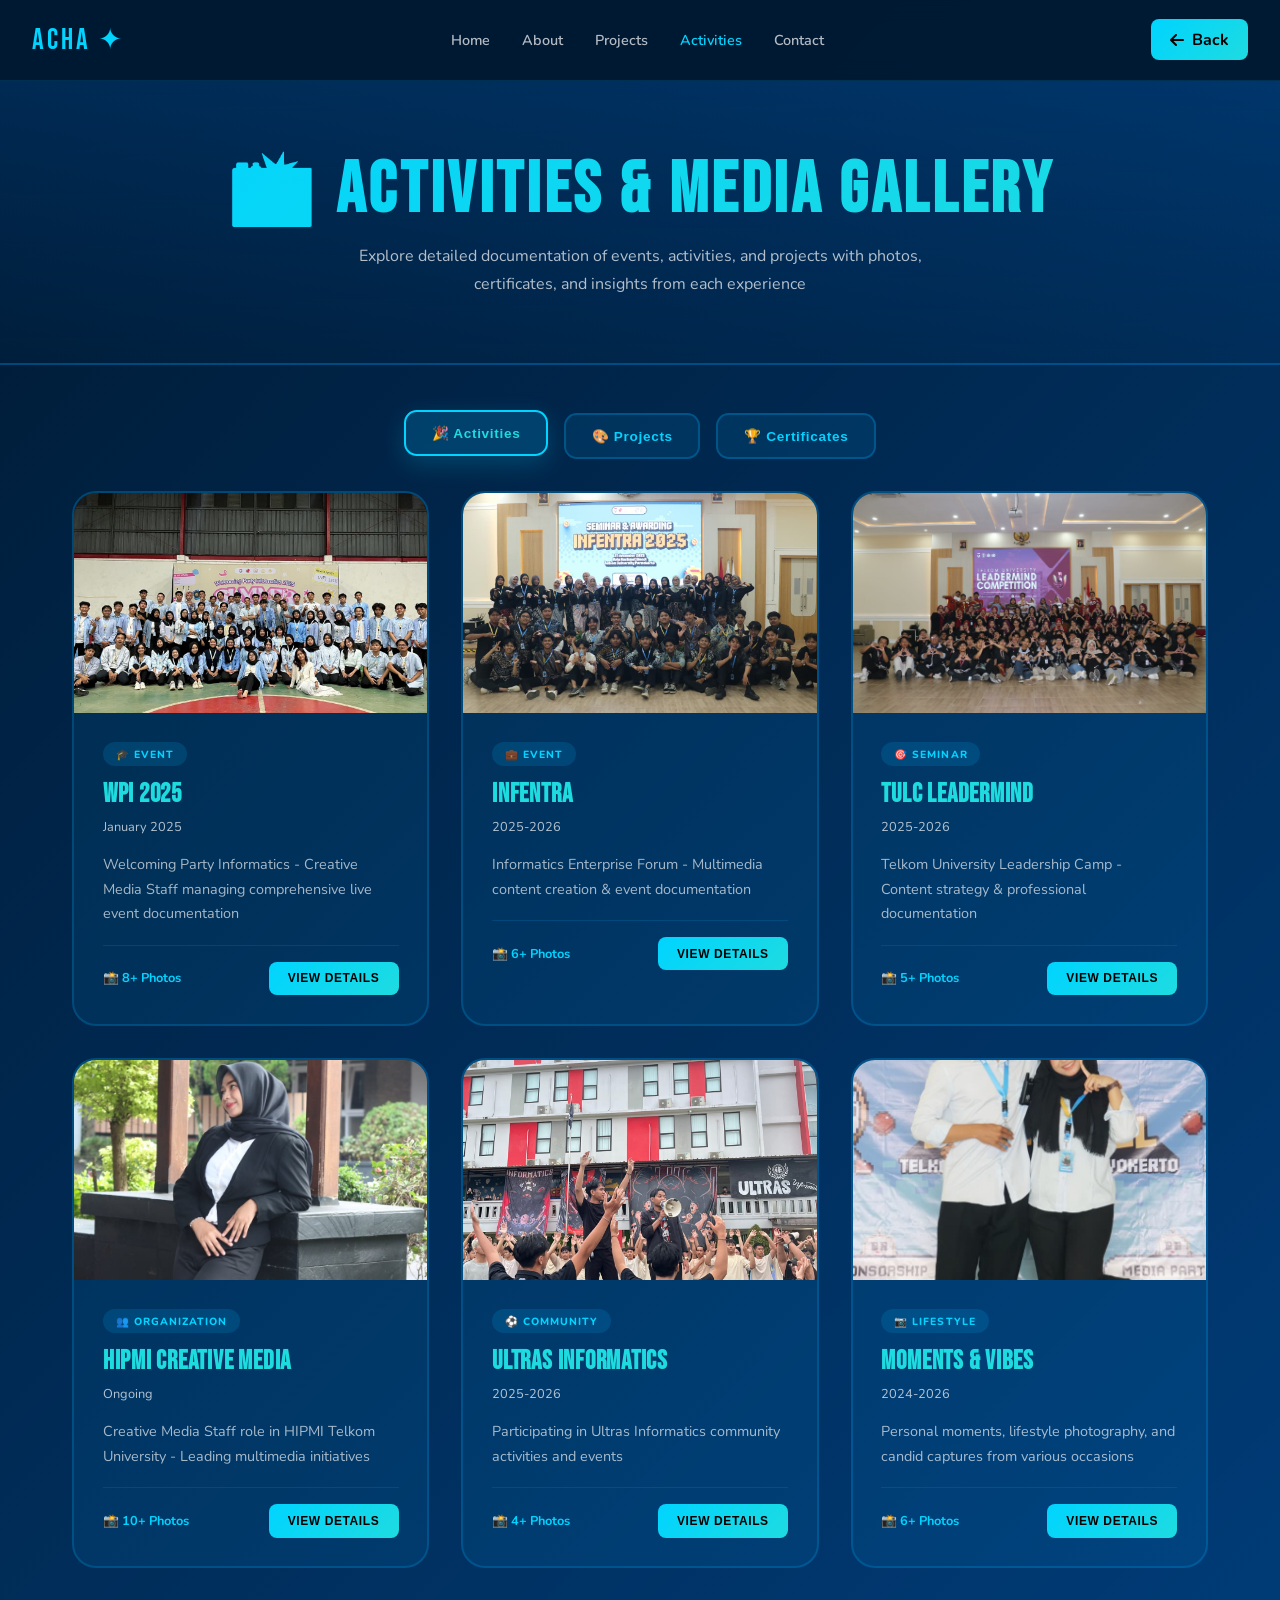
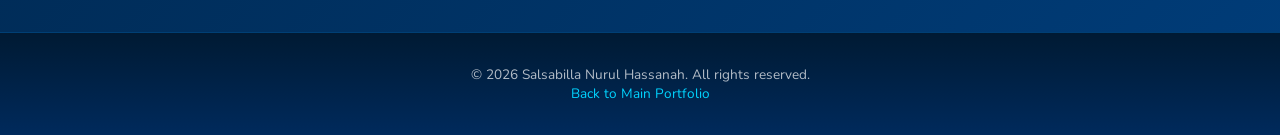
==== activities-detail.html @ 237db62b "push" ====
<!DOCTYPE html>
<html lang="en">
<head>
  <meta charset="UTF-8">
  <meta name="viewport" content="width=device-width, initial-scale=1.0">
  <title>Activities & Media Gallery | Salsabilla</title>
  <link rel="preconnect" href="https://fonts.googleapis.com">
  <link rel="preconnect" href="https://fonts.gstatic.com" crossorigin>
  <link href="https://fonts.googleapis.com/css2?family=Bebas+Neue&family=Nunito:wght@400;600;700;800&family=Playfair+Display:wght@700&display=swap" rel="stylesheet">
  <link rel="stylesheet" href="https://cdnjs.cloudflare.com/ajax/libs/font-awesome/6.5.0/css/all.min.css">
  <style>
    * {
      margin: 0;
      padding: 0;
      box-sizing: border-box;
    }
    
    :root {
      --b1: #001a33;
      --b3: #0066CC;
      --b4: #0078D4;
      --b5: #00B4FF;
      --b6: #1EDBE0;
      --sky: #00D4FF;
      --gold: #FFD700;
      --white: #FFFFFF;
      --text-light: rgba(255, 255, 255, 0.7);
    }
    
    html { scroll-behavior: smooth; }
    body {
      font-family: 'Nunito', sans-serif;
      background: linear-gradient(135deg, var(--b1) 0%, #003d7a 100%);
      color: #fff;
      overflow-x: hidden;
      min-height: 100vh;
    }
    
    /* NAVBAR */
    nav {
      display: flex;
      justify-content: space-between;
      align-items: center;
      padding: 1.2rem 2rem;
      background: rgba(0, 26, 51, 0.95);
      border-bottom: 1px solid rgba(0, 180, 255, 0.15);
      position: sticky;
      top: 0;
      z-index: 100;
      backdrop-filter: blur(10px);
    }
    
    .nav-logo {
      font-family: 'Bebas Neue', sans-serif;
      font-size: 1.8rem;
      letter-spacing: 0.1em;
      color: var(--sky);
    }
    
    .nav-links {
      display: flex;
      gap: 2rem;
      list-style: none;
    }
    
    .nav-links a {
      color: var(--text-light);
      text-decoration: none;
      font-weight: 600;
      transition: 0.3s;
      font-size: 0.9rem;
    }
    
    .nav-links a:hover, .nav-links a.active {
      color: var(--sky);
    }
    
    .nav-back {
      padding: 0.6rem 1.2rem;
      background: linear-gradient(135deg, var(--sky), var(--b6));
      border: none;
      border-radius: 0.5rem;
      color: #000;
      font-weight: 700;
      cursor: pointer;
      transition: 0.3s;
      text-decoration: none;
      display: inline-flex;
      align-items: center;
      gap: 0.5rem;
    }
    
    .nav-back:hover {
      transform: translateY(-3px);
      box-shadow: 0 8px 24px rgba(0, 212, 255, 0.4);
    }
    
    /* HEADER */
    .page-header {
      text-align: center;
      padding: 4rem 2rem;
      background: linear-gradient(180deg, rgba(0, 102, 204, 0.2) 0%, transparent 100%);
      border-bottom: 2px solid rgba(0, 180, 255, 0.2);
    }
    
    .page-header h1 {
      font-family: 'Bebas Neue', sans-serif;
      font-size: clamp(2.5rem, 8vw, 4.5rem);
      letter-spacing: 0.05em;
      margin-bottom: 0.5rem;
      background: linear-gradient(135deg, var(--sky), var(--b6));
      -webkit-background-clip: text;
      -webkit-text-fill-color: transparent;
      background-clip: text;
    }
    
    .page-header p {
      font-size: 1rem;
      color: var(--text-light);
      max-width: 600px;
      margin: 0 auto;
      line-height: 1.8;
    }
    
    /* CONTAINER */
    .container {
      max-width: 1200px;
      margin: 0 auto;
      padding: 0 2rem;
    }
    
    /* TAB NAVIGATION */
    .tab-nav {
      display: flex;
      gap: 1rem;
      margin: 3rem 0 2rem;
      flex-wrap: wrap;
      justify-content: center;
    }
    
    .tab-btn {
      padding: 0.8rem 1.6rem;
      background: rgba(0, 180, 255, 0.1);
      border: 2px solid rgba(0, 180, 255, 0.25);
      color: var(--sky);
      border-radius: 0.8rem;
      font-weight: 700;
      cursor: pointer;
      transition: 0.3s;
      font-size: 0.85rem;
      letter-spacing: 0.05em;
    }
    
    .tab-btn:hover, .tab-btn.active {
      border-color: var(--sky);
      background: rgba(0, 180, 255, 0.2);
      color: var(--b6);
      transform: translateY(-3px);
      box-shadow: 0 8px 24px rgba(0, 212, 255, 0.2);
    }
    
    /* TAB CONTENT */
    .tab-content {
      display: none;
      animation: fadeIn 0.5s ease;
    }
    
    .tab-content.active {
      display: block;
    }
    
    @keyframes fadeIn {
      from { opacity: 0; transform: translateY(10px); }
      to { opacity: 1; transform: translateY(0); }
    }
    
    /* ACTIVITY CARDS */
    .activity-showcase {
      display: grid;
      grid-template-columns: repeat(auto-fit, minmax(340px, 1fr));
      gap: 2rem;
      margin-bottom: 3rem;
    }
    
    .activity-card {
      background: rgba(0, 180, 255, 0.08);
      border: 2px solid rgba(0, 180, 255, 0.2);
      border-radius: 1.5rem;
      overflow: hidden;
      transition: 0.4s cubic-bezier(0.4, 0, 0.2, 1);
      cursor: pointer;
      position: relative;
    }
    
    .activity-card:hover {
      border-color: var(--sky);
      transform: translateY(-12px);
      box-shadow: 0 24px 64px rgba(0, 180, 255, 0.25);
    }
    
    .activity-img {
      width: 100%;
      height: 220px;
      background: linear-gradient(135deg, rgba(0, 102, 204, 0.3), rgba(0, 180, 255, 0.1));
      display: flex;
      align-items: center;
      justify-content: center;
      font-size: 4rem;
      position: relative;
      overflow: hidden;
    }
    
    .activity-img img {
      width: 100%;
      height: 100%;
      object-fit: cover;
      transition: 0.4s;
    }
    
    .activity-card:hover .activity-img img {
      transform: scale(1.1);
    }
    
    .activity-body {
      padding: 1.8rem;
    }
    
    .activity-tag {
      display: inline-block;
      font-size: 0.65rem;
      font-weight: 800;
      text-transform: uppercase;
      letter-spacing: 0.1em;
      background: rgba(0, 180, 255, 0.15);
      color: var(--sky);
      padding: 0.3rem 0.8rem;
      border-radius: 2rem;
      margin-bottom: 0.8rem;
    }
    
    .activity-title {
      font-family: 'Bebas Neue', sans-serif;
      font-size: 1.6rem;
      letter-spacing: 0.03em;
      margin-bottom: 0.5rem;
      color: var(--b6);
    }
    
    .activity-date {
      font-size: 0.8rem;
      color: var(--text-light);
      margin-bottom: 1rem;
    }
    
    .activity-desc {
      font-size: 0.9rem;
      color: rgba(255, 255, 255, 0.65);
      line-height: 1.7;
      margin-bottom: 1.2rem;
    }
    
    .activity-footer {
      display: flex;
      justify-content: space-between;
      align-items: center;
      padding-top: 1rem;
      border-top: 1px solid rgba(0, 180, 255, 0.15);
    }
    
    .activity-count {
      font-size: 0.8rem;
      color: var(--sky);
      font-weight: 700;
    }
    
    .view-btn {
      padding: 0.6rem 1.2rem;
      background: linear-gradient(135deg, var(--sky), var(--b6));
      border: none;
      border-radius: 0.5rem;
      color: #000;
      font-weight: 700;
      font-size: 0.75rem;
      cursor: pointer;
      transition: 0.3s;
      text-transform: uppercase;
      letter-spacing: 0.05em;
    }
    
    .view-btn:hover {
      transform: translateY(-3px);
      box-shadow: 0 8px 24px rgba(0, 212, 255, 0.4);
    }
    
    /* DETAIL MODAL */
    .modal {
      display: none;
      position: fixed;
      top: 0;
      left: 0;
      right: 0;
      bottom: 0;
      background: rgba(0, 0, 0, 0.95);
      z-index: 1000;
      align-items: center;
      justify-content: center;
      padding: 2rem;
      animation: modalFade 0.3s ease;
    }
    
    .modal.active {
      display: flex;
    }
    
    @keyframes modalFade {
      from { opacity: 0; }
      to { opacity: 1; }
    }
    
    .modal-content {
      background: linear-gradient(135deg, rgba(0, 26, 51, 0.98), rgba(0, 61, 122, 0.95));
      border: 2px solid rgba(0, 180, 255, 0.3);
      border-radius: 1.5rem;
      max-width: 900px;
      width: 100%;
      max-height: 90vh;
      overflow-y: auto;
      padding: 2.5rem;
      position: relative;
    }
    
    .modal-close {
      position: absolute;
      top: 1rem;
      right: 1rem;
      width: 40px;
      height: 40px;
      background: rgba(0, 180, 255, 0.1);
      border: 2px solid rgba(0, 180, 255, 0.25);
      border-radius: 50%;
      color: var(--sky);
      font-size: 1.2rem;
      cursor: pointer;
      display: flex;
      align-items: center;
      justify-content: center;
      transition: 0.3s;
    }
    
    .modal-close:hover {
      background: rgba(0, 180, 255, 0.25);
      border-color: var(--sky);
    }
    
    .modal-gallery {
      display: grid;
      grid-template-columns: repeat(auto-fit, minmax(200px, 1fr));
      gap: 1rem;
      margin: 2rem 0;
    }
    
    .modal-photo {
      aspect-ratio: 1;
      border-radius: 1rem;
      overflow: hidden;
      border: 2px solid rgba(0, 180, 255, 0.2);
      cursor: pointer;
      transition: 0.3s;
    }
    
    .modal-photo img {
      width: 100%;
      height: 100%;
      object-fit: cover;
      transition: 0.3s;
    }
    
    .modal-photo:hover img {
      transform: scale(1.1);
    }
    
    /* PROJECT SHOWCASE */
    .project-section {
      margin: 3rem 0;
    }
    
    .project-showcase {
      display: grid;
      grid-template-columns: repeat(auto-fit, minmax(300px, 1fr));
      gap: 2rem;
    }
    
    .project-card {
      background: rgba(30, 219, 224, 0.08);
      border: 2px solid rgba(30, 219, 224, 0.2);
      border-radius: 1.3rem;
      overflow: hidden;
      transition: 0.4s;
      cursor: pointer;
    }
    
    .project-card:hover {
      border-color: var(--b6);
      transform: translateY(-10px);
      box-shadow: 0 20px 60px rgba(30, 219, 224, 0.2);
    }
    
    .project-img {
      width: 100%;
      height: 200px;
      background: linear-gradient(135deg, rgba(30, 219, 224, 0.2), rgba(0, 180, 255, 0.1));
      display: flex;
      align-items: center;
      justify-content: center;
      font-size: 3rem;
    }
    
    .project-body {
      padding: 1.5rem;
    }
    
    .project-type {
      font-size: 0.7rem;
      font-weight: 800;
      text-transform: uppercase;
      letter-spacing: 0.1em;
      color: var(--b6);
      margin-bottom: 0.5rem;
    }
    
    .project-title {
      font-family: 'Bebas Neue', sans-serif;
      font-size: 1.4rem;
      margin-bottom: 0.5rem;
      letter-spacing: 0.03em;
    }
    
    .project-desc {
      font-size: 0.85rem;
      color: var(--text-light);
      line-height: 1.6;
      margin-bottom: 1rem;
    }
    
    .project-tech {
      display: flex;
      flex-wrap: wrap;
      gap: 0.5rem;
    }
    
    .tech-tag {
      font-size: 0.7rem;
      padding: 0.3rem 0.7rem;
      background: rgba(0, 180, 255, 0.12);
      border: 1px solid rgba(0, 180, 255, 0.2);
      border-radius: 1rem;
      color: var(--sky);
      font-weight: 700;
    }
    
    /* FOOTER */
    footer {
      background: linear-gradient(180deg, var(--b1) 0%, #002a5c 100%);
      border-top: 1px solid rgba(0, 180, 255, 0.15);
      padding: 2rem;
      text-align: center;
      margin-top: 4rem;
    }
    
    .footer-text {
      color: var(--text-light);
      font-size: 0.85rem;
    }
    
    /* RESPONSIVE */
    @media (max-width: 768px) {
      nav { padding: 1rem; }
      .nav-links { display: none; }
      .page-header { padding: 2rem 1.5rem; }
      .modal-content { padding: 1.5rem; }
      .activity-showcase { grid-template-columns: 1fr; }
    }
  </style>
</head>
<body>
  <!-- NAVBAR -->
  <nav>
    <div class="nav-logo">ACHA ✦</div>
    <ul class="nav-links">
      <li><a href="index.html">Home</a></li>
      <li><a href="index.html#about">About</a></li>
      <li><a href="index.html#projects">Projects</a></li>
      <li><a href="#activities" class="active">Activities</a></li>
      <li><a href="index.html#contact">Contact</a></li>
    </ul>
    <a href="index.html" class="nav-back"><i class="fas fa-arrow-left"></i> Back</a>
  </nav>

  <!-- HEADER -->
  <div class="page-header">
    <h1>📸 ACTIVITIES & MEDIA GALLERY</h1>
    <p>Explore detailed documentation of events, activities, and projects with photos, certificates, and insights from each experience</p>
  </div>

  <!-- MAIN CONTENT -->
  <div class="container">
    <!-- TAB NAVIGATION -->
    <div class="tab-nav">
      <button class="tab-btn active" data-tab="activities">🎉 Activities</button>
      <button class="tab-btn" data-tab="projects">🎨 Projects</button>
      <button class="tab-btn" data-tab="certificates">🏆 Certificates</button>
    </div>

    <!-- TAB 1: ACTIVITIES -->
    <div class="tab-content active" id="activities">
      <div class="activity-showcase">
        <!-- WPI -->
        <div class="activity-card" onclick="openActivityModal('wpi')">
          <div class="activity-img">
            <img src="assets/img/Dokumentasi/Foto bersama Full Panitia WPI.jpeg" alt="WPI">
          </div>
          <div class="activity-body">
            <span class="activity-tag">🎓 Event</span>
            <h3 class="activity-title">WPI 2025</h3>
            <p class="activity-date">January 2025</p>
            <p class="activity-desc">Welcoming Party Informatics - Creative Media Staff managing comprehensive live event documentation</p>
            <div class="activity-footer">
              <span class="activity-count">📸 8+ Photos</span>
              <button class="view-btn">View Details</button>
            </div>
          </div>
        </div>

        <!-- INFENTRA -->
        <div class="activity-card" onclick="openActivityModal('infentra')">
          <div class="activity-img">
            <img src="assets/img/Dokumentasi/Foto Bersama Panitia FULL Infentra.jpeg" alt="INFENTRA">
          </div>
          <div class="activity-body">
            <span class="activity-tag">💼 Event</span>
            <h3 class="activity-title">INFENTRA</h3>
            <p class="activity-date">2025-2026</p>
            <p class="activity-desc">Informatics Enterprise Forum - Multimedia content creation & event documentation</p>
            <div class="activity-footer">
              <span class="activity-count">📸 6+ Photos</span>
              <button class="view-btn">View Details</button>
            </div>
          </div>
        </div>

        <!-- TULC -->
        <div class="activity-card" onclick="openActivityModal('tulc')">
          <div class="activity-img">
            <img src="assets/img/Dokumentasi/Foto Bersama Panitia TULC LEADERMIND.jpeg" alt="TULC">
          </div>
          <div class="activity-body">
            <span class="activity-tag">🎯 Seminar</span>
            <h3 class="activity-title">TULC Leadermind</h3>
            <p class="activity-date">2025-2026</p>
            <p class="activity-desc">Telkom University Leadership Camp - Content strategy & professional documentation</p>
            <div class="activity-footer">
              <span class="activity-count">📸  5+ Photos</span>
              <button class="view-btn">View Details</button>
            </div>
          </div>
        </div>

        <!-- HIPMI -->
        <div class="activity-card" onclick="openActivityModal('hipmi')">
          <div class="activity-img">
            <img src="assets/img/Dokumentasi/Foto Individu HIPMI.jpeg" alt="HIPMI">
          </div>
          <div class="activity-body">
            <span class="activity-tag">👥 Organization</span>
            <h3 class="activity-title">HIPMI Creative Media</h3>
            <p class="activity-date">Ongoing</p>
            <p class="activity-desc">Creative Media Staff role in HIPMI Telkom University - Leading multimedia initiatives</p>
            <div class="activity-footer">
              <span class="activity-count">📸  10+ Photos</span>
              <button class="view-btn">View Details</button>
            </div>
          </div>
        </div>

        <!-- ULTRAS -->
        <div class="activity-card" onclick="openActivityModal('ultras')">
          <div class="activity-img">
            <img src="assets/img/Dokumentasi/Mengikuti Kegiatan Ultras Informatics.jpeg" alt="Ultras">
          </div>
          <div class="activity-body">
            <span class="activity-tag">⚽ Community</span>
            <h3 class="activity-title">Ultras Informatics</h3>
            <p class="activity-date">2025-2026</p>
            <p class="activity-desc">Participating in Ultras Informatics community activities and events</p>
            <div class="activity-footer">
              <span class="activity-count">📸  4+ Photos</span>
              <button class="view-btn">View Details</button>
            </div>
          </div>
        </div>

        <!-- LIFESTYLE -->
        <div class="activity-card" onclick="openActivityModal('lifestyle')">
          <div class="activity-img">
            <img src="assets/img/Dokumentasi/Lucu Vibes.jpeg" alt="Lifestyle">
          </div>
          <div class="activity-body">
            <span class="activity-tag">📷 Lifestyle</span>
            <h3 class="activity-title">Moments & Vibes</h3>
            <p class="activity-date">2024-2026</p>
            <p class="activity-desc">Personal moments, lifestyle photography, and candid captures from various occasions</p>
            <div class="activity-footer">
              <span class="activity-count">📸  6+ Photos</span>
              <button class="view-btn">View Details</button>
            </div>
          </div>
        </div>
      </div>
    </div>

    <!-- TAB 2: PROJECTS -->
    <div class="tab-content" id="projects">
      <div class="project-section">
        <div class="project-showcase">
          <!-- Project 1: Cantene -->
          <div class="project-card" onclick="openProjectModal('cantene')">
            <div class="project-img">🍽️</div>
            <div class="project-body">
              <div class="project-type">UI/UX Design</div>
              <h3 class="project-title">Cantene Food Ordering</h3>
              <p class="project-desc">Complete food ordering platform with modern design, system documentation, use cases, and ERD</p>
              <div class="project-tech">
                <span class="tech-tag">Figma</span>
                <span class="tech-tag">UI/UX</span>
                <span class="tech-tag">Design</span>
              </div>
            </div>
          </div>

          <!-- Project 2: BNSP -->
          <div class="project-card" onclick="openProjectModal('bnsp')">
            <div class="project-img">🏆</div>
            <div class="project-body">
              <div class="project-type">Web Development</div>
              <h3 class="project-title">BNSP Certification Project</h3>
              <p class="project-desc">Community Complaint Reporting System - Achieved Competent status in Junior Programmer Certification</p>
              <div class="project-tech">
                <span class="tech-tag">Laravel</span>
                <span class="tech-tag">MySQL</span>
                <span class="tech-tag">PHP</span>
              </div>
            </div>
          </div>

          <!-- Project 3: Graphic Design -->
          <div class="project-card" onclick="openProjectModal('graphic')">
            <div class="project-img">🎨</div>
            <div class="project-body">
              <div class="project-type">Graphic Design</div>
              <h3 class="project-title">Social Media & Branding</h3>
              <p class="project-desc">Visual assets and social media content creation for university organizations with brand consistency</p>
              <div class="project-tech">
                <span class="tech-tag">Canva</span>
                <span class="tech-tag">Adobe</span>
                <span class="tech-tag">Design</span>
              </div>
            </div>
          </div>

          <!-- Project 4: Portfolio -->
          <div class="project-card" onclick="openProjectModal('portfolio')">
            <div class="project-img">🌐</div>
            <div class="project-body">
              <div class="project-type">Web Development</div>
              <h3 class="project-title">Portfolio Website</h3>
              <p class="project-desc">Modern interactive portfolio with custom animations, bright beach blue theme, and fully responsive design</p>
              <div class="project-tech">
                <span class="tech-tag">HTML</span>
                <span class="tech-tag">CSS</span>
                <span class="tech-tag">JavaScript</span>
              </div>
            </div>
          </div>

          <!-- Project 5: Event Media -->
          <div class="project-card" onclick="openProjectModal('eventmedia')">
            <div class="project-img">📹</div>
            <div class="project-body">
              <div class="project-type">Media Production</div>
              <h3 class="project-title">Event Media Management</h3>
              <p class="project-desc">Professional documentation for WPI, TULC, INFENTRA & Market Day with photography, videography & editing</p>
              <div class="project-tech">
                <span class="tech-tag">Photography</span>
                <span class="tech-tag">Video</span>
                <span class="tech-tag">Editing</span>
              </div>
            </div>
          </div>

          <!-- Project 6: Coming Soon -->
          <div class="project-card">
            <div class="project-img">🚀</div>
            <div class="project-body">
              <div class="project-type">In Development</div>
              <h3 class="project-title">More Projects Coming</h3>
              <p class="project-desc">Currently working on exciting new projects combining web development, design, and creative media</p>
              <div class="project-tech">
                <span class="tech-tag">2026</span>
                <span class="tech-tag">Innovation</span>
              </div>
            </div>
          </div>
        </div>
      </div>
    </div>

    <!-- TAB 3: CERTIFICATES -->
    <div class="tab-content" id="certificates">
      <p style="text-align: center; color: var(--text-light); margin: 3rem 0; font-size: 1rem; line-height: 1.8;">
        I have earned <strong style="color: var(--sky);">17 Professional Certificates</strong> across various domains including:
      </p>
      <div class="activity-showcase">
        <!-- Certificate cards can be added here -->
        <div class="activity-card">
          <div class="activity-img" style="background: linear-gradient(135deg, rgba(0, 180, 255, 0.3), rgba(30, 219, 224, 0.2));">
            🏅
          </div>
          <div class="activity-body">
            <span class="activity-tag">CERTIFICATION</span>
            <h3 class="activity-title">BNSP Junior Programmer</h3>
            <p class="activity-desc">Official certification achieving "Competent" status in Junior Programmer competency assessment</p>
            <div class="activity-footer">
              <span class="activity-count">Status: Competent ✓</span>
            </div>
          </div>
        </div>
        
        <p style="grid-column: 1 / -1; text-align: center; color: var(--text-light); margin: 2rem 0;">
          View all 17 certificates in the main portfolio certificates section 👉 <a href="index.html#certificates" style="color: var(--sky); text-decoration: underline;">Go to Certificates</a>
        </p>
      </div>
    </div>
  </div>

  <!-- ACTIVITY MODALS -->
  <div class="modal" id="wpiModal">
    <div class="modal-content">
      <span class="modal-close" onclick="closeModal('wpi')">×</span>
      <h2 style="color: var(--sky); margin-bottom: 1rem; font-family: 'Bebas Neue';">🎓 WPI 2025 - Welcoming Party Informatics</h2>
      <p style="color: var(--text-light); line-height: 1.8; margin-bottom: 1.5rem;">
        <strong>Welcoming Party Informatics (WPI)</strong> adalah acara tahunan untuk menyambut mahasiswa baru Informatics Program di Telkom University. 
        Saya berperan sebagai <strong>Creative Media Staff</strong>, bertanggung jawab atas dokumentasi visual profesional termasuk fotografi, videografi, dan live streaming.
        <br><br>
        <strong>Responsibility:</strong> Live event coverage, professional photography, videography, content creation for social media, dan live streaming management.
      </p>
      <h3 style="color: var(--b6); margin: 1.5rem 0 1rem;">Photo Documentation</h3>
      <div class="modal-gallery">
        <div class="modal-photo">
          <img src="assets/img/Dokumentasi/Foto bersama Full Panitia WPI.jpeg" alt="WPI Team Photo">
        </div>
        <div class="modal-photo">
          <img src="assets/img/Dokumentasi/Foto Bersama orang penting.jpeg" alt="WPI VIP">
        </div>
        <div class="modal-photo">
          <img src="assets/img/Dokumentasi/Dokumentasi Foto Kamera.jpeg" alt="Photography">
        </div>
      </div>
      <div style="background: rgba(0, 180, 255, 0.1); border: 1px solid rgba(0, 180, 255, 0.2); border-radius: 1rem; padding: 1.5rem; margin-top: 1.5rem;">
        <h4 style="color: var(--sky); margin-bottom: 0.8rem;">📊 Event Stats:</h4>
        <ul style="color: var(--text-light); list-style: none;">
          <li>✓ 500+ attendees documented</li>
          <li>✓ 50+ high-quality photos</li>
          <li>✓ Professional video footage</li>
          <li>✓ Live streaming coordination</li>
        </ul>
      </div>
    </div>
  </div>

  <div class="modal" id="infentraModal">
    <div class="modal-content">
      <span class="modal-close" onclick="closeModal('infentra')">×</span>
      <h2 style="color: var(--b6); margin-bottom: 1rem; font-family: 'Bebas Neue';">💼 INFENTRA - Informatics Enterprise Forum</h2>
      <p style="color: var(--text-light); line-height: 1.8; margin-bottom: 1.5rem;">
        <strong>INFENTRA (Informatics Enterprise Forum)</strong> adalah forum yang menghadirkan profesional dan entrepreneur dari industri teknologi. 
        Sebagai <strong>Multimedia Content Creator</strong>, saya menangani dokumentasi event, pembuatan konten visual, dan manajemen aset digital.
        <br><br>
        <strong>Responsibility:</strong> Event documentation, social media content creation, visual asset design, dan digital archive management.
      </p>
      <h3 style="color: var(--b6); margin: 1.5rem 0 1rem;">Photo Documentation</h3>
      <div class="modal-gallery">
        <div class="modal-photo">
          <img src="assets/img/Dokumentasi/Foto Bersama Panitia FULL Infentra.jpeg" alt="INFENTRA Full Team">
        </div>
        <div class="modal-photo">
          <img src="assets/img/Dokumentasi/Foto bersama panitia Infentra.jpeg" alt="INFENTRA Team">
        </div>
      </div>
      <div style="background: rgba(30, 219, 224, 0.1); border: 1px solid rgba(30, 219, 224, 0.2); border-radius: 1rem; padding: 1.5rem; margin-top: 1.5rem;">
        <h4 style="color: var(--b6); margin-bottom: 0.8rem;">📊 Event Stats:</h4>
        <ul style="color: var(--text-light); list-style: none;">
          <li>✓ Multiple session coverage</li>
          <li>✓ 100+ photos catalogued</li>
          <li>✓ Social media content package</li>
          <li>✓ Professional editing</li>
        </ul>
      </div>
    </div>
  </div>

  <div class="modal" id="tulcModal">
    <div class="modal-content">
      <span class="modal-close" onclick="closeModal('tulc')">×</span>
      <h2 style="color: var(--b6); margin-bottom: 1rem; font-family: 'Bebas Neue';">🎯 TULC Leadermind - Leadership Development</h2>
      <p style="color: var(--text-light); line-height: 1.8; margin-bottom: 1.5rem;">
        <strong>TULC (Telkom University Leadership Camp) Leadermind</strong> adalah program pengembangan kepemimpinan untuk mahasiswa dengan fokus pada personal growth dan leadership skills. 
        Saya berkontribusi dalam dokumentasi visual dan konten creation untuk merekam pengalaman peserta.
        <br><br>
        <strong>Responsibility:</strong> Workshop documentation, participant photos, content creation, dan promotional material design.
      </p>
      <h3 style="color: var(--b6); margin: 1.5rem 0 1rem;">Photo Documentation</h3>
      <div class="modal-gallery">
        <div class="modal-photo">
          <img src="assets/img/Dokumentasi/Foto Bersama Panitia TULC LEADERMIND.jpeg" alt="TULC Team">
        </div>
      </div>
      <div style="background: rgba(0, 180, 255, 0.1); border: 1px solid rgba(0, 180, 255, 0.2); border-radius: 1rem; padding: 1.5rem; margin-top: 1.5rem;">
        <h4 style="color: var(--sky); margin-bottom: 0.8rem;">📊 Event Stats:</h4>
        <ul style="color: var(--text-light); list-style: none;">
          <li>✓ 3-day program documentation</li>
          <li>✓ 150+ participants</li>
          <li>✓ Workshop & activity photos</li>
          <li>✓ Participant testimonials captured</li>
        </ul>
      </div>
    </div>
  </div>

  <div class="modal" id="hipmiModal">
    <div class="modal-content">
      <span class="modal-close" onclick="closeModal('hipmi')">×</span>
      <h2 style="color: var(--b6); margin-bottom: 1rem; font-family: 'Bebas Neue';">👥 HIPMI Creative Media Staff</h2>
      <p style="color: var(--text-light); line-height: 1.8; margin-bottom: 1.5rem;">
        <strong>HIPMI (Himpunan Mahasiswa Program Informatika)</strong> adalah organisasi mahasiswa Program Informatika. Sebagai anggota <strong>Creative Media Staff</strong>, 
        saya memimpin inisiatif multimedia termasuk content strategy, production, dan digital asset management untuk semua kegiatan organisasi.
        <br><br>
        <strong>Responsibility:</strong> Content strategy leadership, multimedia production, social media management, event documentation, dan team coordination.
      </p>
      <h3 style="color: var(--b6); margin: 1.5rem 0 1rem;">Photo Documentation</h3>
      <div class="modal-gallery">
        <div class="modal-photo">
          <img src="assets/img/Dokumentasi/Foto Individu HIPMI.jpeg" alt="HIPMI Individual">
        </div>
        <div class="modal-photo">
          <img src="assets/img/Dokumentasi/Foto Wanita Karir.jpeg" alt="Career Event">
        </div>
      </div>
      <div style="background: rgba(30, 219, 224, 0.1); border: 1px solid rgba(30, 219, 224, 0.2); border-radius: 1rem; padding: 1.5rem; margin-top: 1.5rem;">
        <h4 style="color: var(--b6); margin-bottom: 0.8rem;">📊 Ongoing Responsibilities:</h4>
        <ul style="color: var(--text-light); list-style: none;">
          <li>✓ Monthly event documentation</li>
          <li>✓ Social media content creation</li>
          <li>✓ Digital archive management</li>
          <li>✓ Team mentorship & leadership</li>
        </ul>
      </div>
    </div>
  </div>

  <div class="modal" id="ultrasModal">
    <div class="modal-content">
      <span class="modal-close" onclick="closeModal('ultras')">×</span>
      <h2 style="color: var(--sky); margin-bottom: 1rem; font-family: 'Bebas Neue';">⚽ Ultras Informatics Community</h2>
      <p style="color: var(--text-light); line-height: 1.8; margin-bottom: 1.5rem;">
        <strong>Ultras Informatics</strong> adalah komunitas suporter yang dinamis dalam Program Informatika, fokus pada event olahraga, gathering, dan community building. 
        Partisipasi saya dalam komunitas ini mencerminkan engagement dalam university life dan team spirit.
        <br><br>
        <strong>Involvement:</strong> Event attendance, community activities, sports events support, dan networking.
      </p>
      <h3 style="color: var(--b6); margin: 1.5rem 0 1rem;">Photo Documentation</h3>
      <div class="modal-gallery">
        <div class="modal-photo">
          <img src="assets/img/Dokumentasi/Mengikuti Kegiatan Ultras Informatics.jpeg" alt="Ultras Activity">
        </div>
      </div>
      <div style="background: rgba(0, 180, 255, 0.1); border: 1px solid rgba(0, 180, 255, 0.2); border-radius: 1rem; padding: 1.5rem; margin-top: 1.5rem;">
        <h4 style="color: var(--sky); margin-bottom: 0.8rem;">📊 Community Engagement:</h4>
        <ul style="color: var(--text-light); list-style: none;">
          <li>✓ Regular event participation</li>
          <li>✓ Community activities</li>
          <li>✓ Networking with peers</li>
          <li>✓ Team spirit & collaboration</li>
        </ul>
      </div>
    </div>
  </div>

  <div class="modal" id="lifestyleModal">
    <div class="modal-content">
      <span class="modal-close" onclick="closeModal('lifestyle')">×</span>
      <h2 style="color: var(--b6); margin-bottom: 1rem; font-family: 'Bebas Neue';">📷 Moments & Lifestyle Photography</h2>
      <p style="color: var(--text-light); line-height: 1.8; margin-bottom: 1.5rem;">
        Personal moments, candid captures, dan lifestyle photography yang merekam berbagai aspek kehidupan akademis dan personal. 
        Koleksi ini menunjukkan personality, hobbies, dan memorable moments bersama teman dan keluarga.
        <br><br>
        <strong>Collection Includes:</strong> Casual hangouts, personal achievements, travel moments, fun activities, dan personal milestones.
      </p>
      <h3 style="color: var(--b6); margin: 1.5rem 0 1rem;">Photo Collection</h3>
      <div class="modal-gallery">
        <div class="modal-photo">
          <img src="assets/img/Dokumentasi/Lucu Vibes.jpeg" alt="Fun Vibes">
        </div>
        <div class="modal-photo">
          <img src="assets/img/Dokumentasi/Self Foto.jpeg" alt="Self Photo">
        </div>
      </div>
      <div style="background: rgba(30, 219, 224, 0.1); border: 1px solid rgba(30, 219, 224, 0.2); border-radius: 1rem; padding: 1.5rem; margin-top: 1.5rem;">
        <h4 style="color: var(--b6); margin-bottom: 0.8rem;">📸 Photography Style:</h4>
        <ul style="color: var(--text-light); list-style: none;">
          <li>✓ Candid & authentic moments</li>
          <li>✓ Professional quality</li>
          <li>✓ Creative framing</li>
          <li>✓ Lifestyle storytelling</li>
        </ul>
      </div>
    </div>
  </div>

  <!-- PROJECT MODALS -->
  <div class="modal" id="canteneModal">
    <div class="modal-content">
      <span class="modal-close" onclick="closeModal('cantene')">×</span>
      <h2 style="color: var(--b6); margin-bottom: 1rem; font-family: 'Bebas Neue';">🍽️ Cantene Food Ordering Platform</h2>
      <p style="color: var(--text-light); line-height: 1.8; margin-bottom: 1.5rem;">
        <strong>Project Type:</strong> UI/UX Design Project<br>
        <strong>Duration:</strong> 3 months<br>
        <strong>Overview:</strong> Complete food ordering platform designed with modern UI/UX principles. Project includes full system documentation, user journey mapping, use case diagrams, and database ERD.
      </p>
      <h3 style="color: var(--sky); margin-bottom: 1rem;">🎯 Key Deliverables:</h3>
      <ul style="color: var(--text-light); list-style: none; margin-bottom: 1.5rem;">
        <li>✓ High-fidelity UI mockups</li>
        <li>✓ Wireframes & user flows</li>
        <li>✓ System documentation</li>
        <li>✓ Use case diagrams</li>
        <li>✓ Database ERD design</li>
        <li>✓ Design system & guidelines</li>
      </ul>
      <h3 style="color: var(--sky); margin-bottom: 1rem;">🔧 Tools & Technologies:</h3>
      <div class="project-tech">
        <span class="tech-tag">Figma</span>
        <span class="tech-tag">UI/UX Design</span>
        <span class="tech-tag">Design Thinking</span>
      </div>
    </div>
  </div>

  <div class="modal" id="bnspModal">
    <div class="modal-content">
      <span class="modal-close" onclick="closeModal('bnsp')">×</span>
      <h2 style="color: var(--sky); margin-bottom: 1rem; font-family: 'Bebas Neue';">🏆 BNSP Certification Project</h2>
      <p style="color: var(--text-light); line-height: 1.8; margin-bottom: 1.5rem;">
        <strong>Project Type:</strong> Web Development (Full Stack)<br>
        <strong>Certification:</strong> BNSP Junior Programmer - <span style="color: var(--sky); font-weight: 700;">COMPETENT ✓</span><br>
        <strong>Overview:</strong> Community Complaint Reporting System built as part of BNSP Junior Programmer Certification assessment. Successfully achieved "Competent" status demonstrating strong programming fundamentals.
      </p>
      <h3 style="color: var(--sky); margin-bottom: 1rem;">🎯 Project Features:</h3>
      <ul style="color: var(--text-light); list-style: none; margin-bottom: 1.5rem;">
        <li>✓ User authentication & authorization</li>
        <li>✓ Complaint submission system</li>
        <li>✓ Admin dashboard</li>
        <li>✓ Real-time notifications</li>
        <li>✓ Database management</li>
        <li>✓ Responsive design</li>
      </ul>
      <h3 style="color: var(--sky); margin-bottom: 1rem;">🔧 Technologies Used:</h3>
      <div class="project-tech">
        <span class="tech-tag">Laravel</span>
        <span class="tech-tag">PHP</span>
        <span class="tech-tag">MySQL</span>
        <span class="tech-tag">HTML/CSS</span>
      </div>
    </div>
  </div>

  <div class="modal" id="graphicModal">
    <div class="modal-content">
      <span class="modal-close" onclick="closeModal('graphic')">×</span>
      <h2 style="color: var(--b6); margin-bottom: 1rem; font-family: 'Bebas Neue';">🎨 Graphic Design & Social Media</h2>
      <p style="color: var(--text-light); line-height: 1.8; margin-bottom: 1.5rem;">
        <strong>Project Type:</strong> Graphic Design & Brand Development<br>
        <strong>Client:</strong> University Organizations (HIPMI, INFENTRA, WPI)<br>
        <strong>Overview:</strong> Created comprehensive visual assets and social media content for various university organizations, maintaining brand consistency and creative excellence.
      </p>
      <h3 style="color: var(--sky); margin-bottom: 1rem;">📊 Deliverables:</h3>
      <ul style="color: var(--text-light); list-style: none; margin-bottom: 1.5rem;">
        <li>✓ Social media graphics (Instagram, TikTok)</li>
        <li>✓ Event posters & banners</li>
        <li>✓ Logo design & brand guidelines</li>
        <li>✓ Infographics & data visualization</li>
        <li>✓ Promotional materials</li>
        <li>✓ Consistent brand identity</li>
      </ul>
      <h3 style="color: var(--sky); margin-bottom: 1rem;">🔧 Tools & Technologies:</h3>
      <div class="project-tech">
        <span class="tech-tag">Canva</span>
        <span class="tech-tag">Adobe Creative Suite</span>
        <span class="tech-tag">Design Thinking</span>
      </div>
    </div>
  </div>

  <div class="modal" id="portfolioModal">
    <div class="modal-content">
      <span class="modal-close" onclick="closeModal('portfolio')">×</span>
      <h2 style="color: var(--sky); margin-bottom: 1rem; font-family: 'Bebas Neue';">🌐 Portfolio Website</h2>
      <p style="color: var(--text-light); line-height: 1.8; margin-bottom: 1.5rem;">
        <strong>Project Type:</strong> Web Development (Frontend)<br>
        <strong>Current:</strong> This website!<br>
        <strong>Overview:</strong> Modern, interactive portfolio website showcasing skills, projects, and achievements. Features custom animations, bright beach-blue theme, fully responsive design, and interactive elements.
      </p>
      <h3 style="color: var(--sky); margin-bottom: 1rem;">✨ Features:</h3>
      <ul style="color: var(--text-light); list-style: none; margin-bottom: 1.5rem;">
        <li>✓ Custom animations & transitions</li>
        <li>✓ Bright beach-blue theme</li>
        <li>✓ Fully responsive design</li>
        <li>✓ Interactive components</li>
        <li>✓ Smooth scrolling</li>
        <li>✓ Optimized performance</li>
      </ul>
      <h3 style="color: var(--sky); margin-bottom: 1rem;">🔧 Technologies Used:</h3>
      <div class="project-tech">
        <span class="tech-tag">HTML5</span>
        <span class="tech-tag">CSS3</span>
        <span class="tech-tag">JavaScript</span>
        <span class="tech-tag">Responsive Design</span>
      </div>
    </div>
  </div>

  <div class="modal" id="eventmediaModal">
    <div class="modal-content">
      <span class="modal-close" onclick="closeModal('eventmedia')">×</span>
      <h2 style="color: var(--b6); margin-bottom: 1rem; font-family: 'Bebas Neue';">📹 Event Media Management</h2>
      <p style="color: var(--text-light); line-height: 1.8; margin-bottom: 1.5rem;">
        <strong>Project Type:</strong> Media Production & Documentation<br>
        <strong>Events Covered:</strong> WPI, TULC, INFENTRA, Market Day<br>
        <strong>Overview:</strong> Professional documentation for major university events including photography, videography, live streaming, and post-production editing. Comprehensive media package for promotional and archival purposes.
      </p>
      <h3 style="color: var(--sky); margin-bottom: 1rem;">📹 Deliverables:</h3>
      <ul style="color: var(--text-light); list-style: none; margin-bottom: 1.5rem;">
        <li>✓ High-quality photography</li>
        <li>✓ Professional videography</li>
        <li>✓ Live streaming coordination</li>
        <li>✓ Video editing & post-production</li>
        <li>✓ Social media content packages</li>
        <li>✓ Digital asset archiving</li>
      </ul>
      <h3 style="color: var(--sky); margin-bottom: 1rem;">🔧 Equipment & Software:</h3>
      <div class="project-tech">
        <span class="tech-tag">Professional Camera</span>
        <span class="tech-tag">Video Editing</span>
        <span class="tech-tag">Adobe Premiere</span>
        <span class="tech-tag">Live Streaming</span>
      </div>
    </div>
  </div>

  <!-- FOOTER -->
  <footer>
    <p class="footer-text">
      © 2026 Salsabilla Nurul Hassanah. All rights reserved. 
      <br>
      <a href="index.html" style="color: var(--sky); text-decoration: none;">Back to Main Portfolio</a>
    </p>
  </footer>

  <script>
    // Tab Navigation
    document.querySelectorAll('.tab-btn').forEach(btn => {
      btn.addEventListener('click', (e) => {
        const tab = e.target.dataset.tab;
        
        document.querySelectorAll('.tab-btn').forEach(b => b.classList.remove('active'));
        document.querySelectorAll('.tab-content').forEach(c => c.classList.remove('active'));
        
        e.target.classList.add('active');
        document.getElementById(tab).classList.add('active');
      });
    });

    // Modal Functions
    function openActivityModal(type) {
      const modalId = type + 'Modal';
      document.getElementById(modalId).classList.add('active');
    }

    function openProjectModal(type) {
      const modalId = type + 'Modal';
      document.getElementById(modalId).classList.add('active');
    }

    function closeModal(type) {
      const modalId = type + 'Modal';
      document.getElementById(modalId).classList.remove('active');
    }

    // Close modal when clicking outside
    window.addEventListener('click', (e) => {
      if (e.target.classList.contains('modal')) {
        e.target.classList.remove('active');
      }
    });

    // Smooth scroll for nav links
    document.querySelectorAll('a[href*="#"]').forEach(link => {
      link.addEventListener('click', (e) => {
        if (link.getAttribute('href') !== '#') {
          const target = document.querySelector(link.getAttribute('href'));
          if (target) {
            e.preventDefault();
            target.scrollIntoView({ behavior: 'smooth' });
          }
        }
      });
    });
  </script>
</body>
</html>
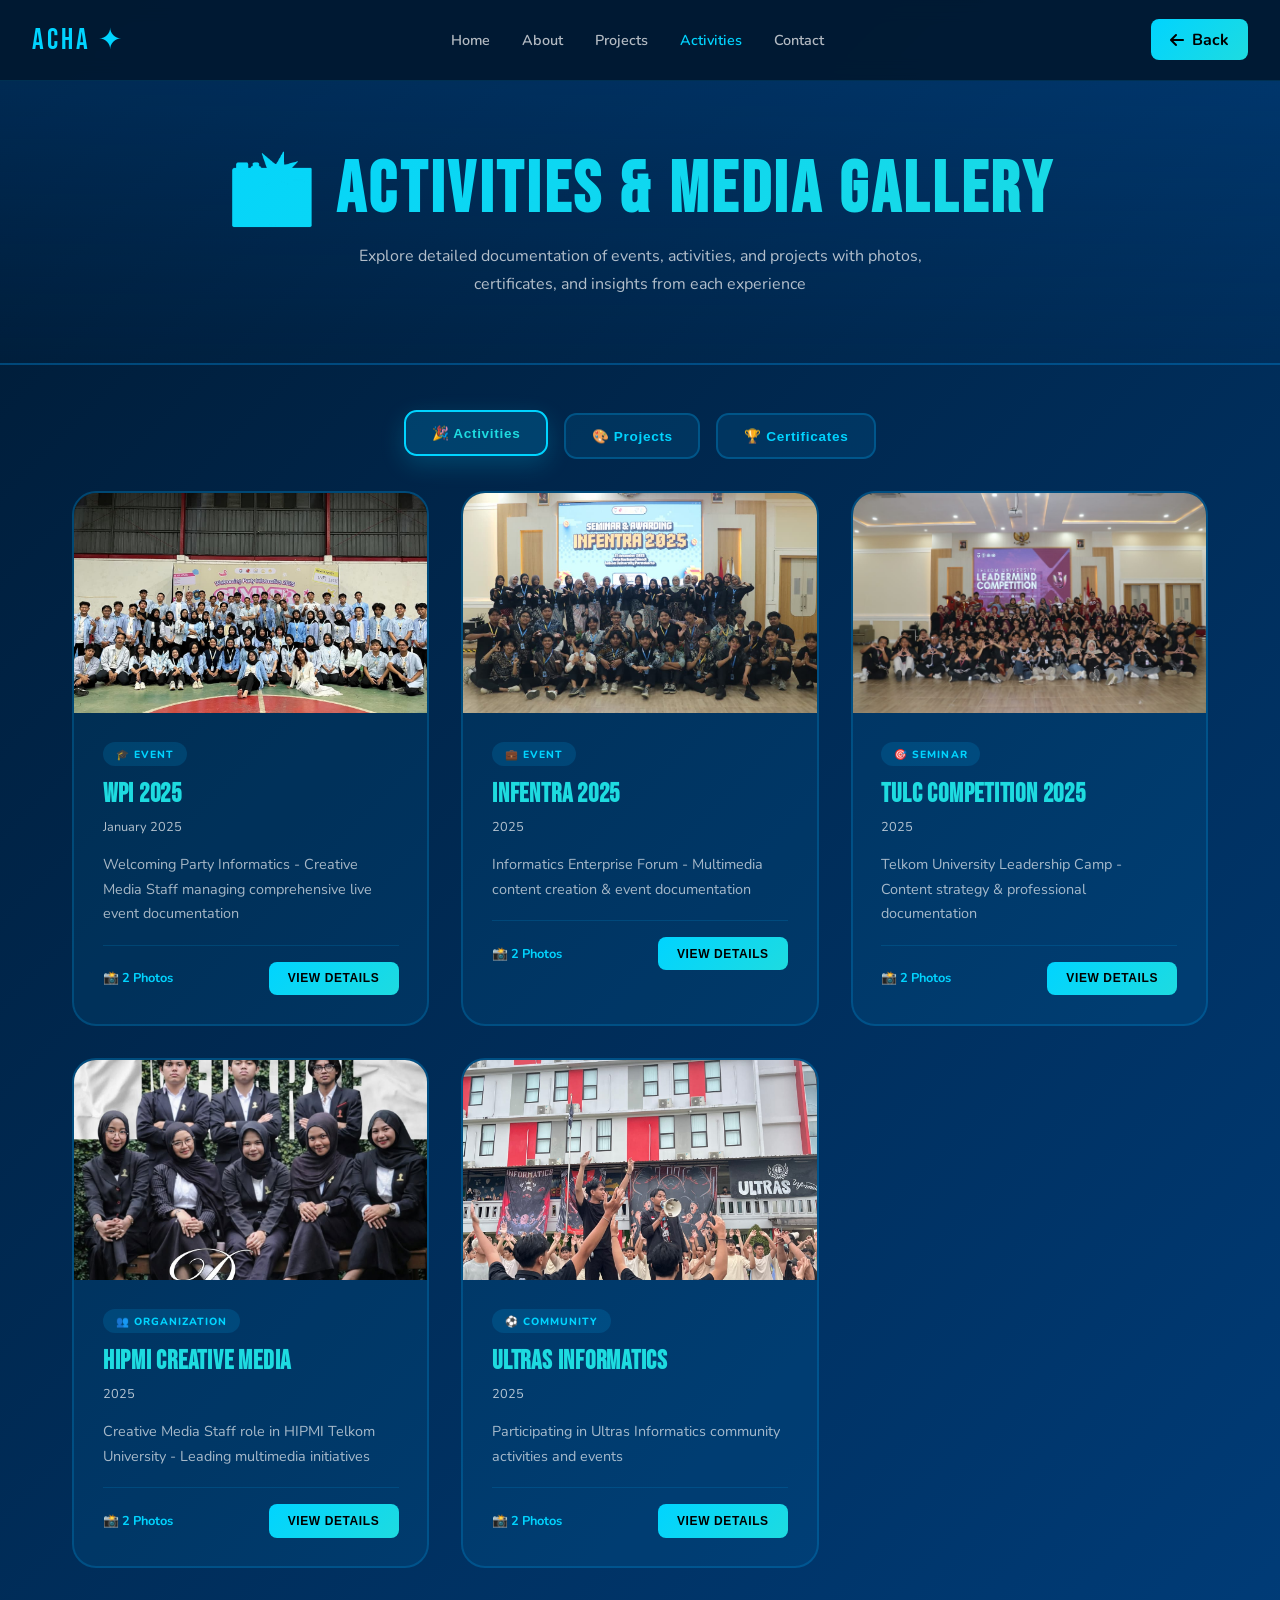
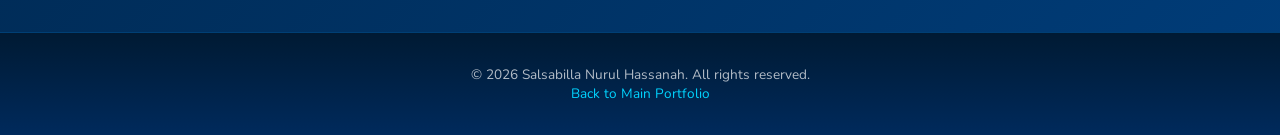
==== commit ddace606: "push" ====
--- a/activities-detail.html
+++ b/activities-detail.html
@@ -517,7 +517,7 @@
         <!-- WPI -->
         <div class="activity-card" onclick="openActivityModal('wpi')">
           <div class="activity-img">
-            <img src="assets/img/Dokumentasi/Foto bersama Full Panitia WPI.jpeg" alt="WPI">
+            <img src="assets/img/galery/WPI (Welcoming Party Informatics) 2025.jpeg" alt="WPI">
           </div>
           <div class="activity-body">
             <span class="activity-tag">🎓 Event</span>
@@ -525,7 +525,7 @@
             <p class="activity-date">January 2025</p>
             <p class="activity-desc">Welcoming Party Informatics - Creative Media Staff managing comprehensive live event documentation</p>
             <div class="activity-footer">
-              <span class="activity-count">📸 8+ Photos</span>
+              <span class="activity-count">📸 2 Photos</span>
               <button class="view-btn">View Details</button>
             </div>
           </div>
@@ -534,15 +534,15 @@
         <!-- INFENTRA -->
         <div class="activity-card" onclick="openActivityModal('infentra')">
           <div class="activity-img">
-            <img src="assets/img/Dokumentasi/Foto Bersama Panitia FULL Infentra.jpeg" alt="INFENTRA">
+            <img src="assets/img/galery/INFENTRA (Informatika Event & Karya) 2025.jpeg" alt="INFENTRA">
           </div>
           <div class="activity-body">
             <span class="activity-tag">💼 Event</span>
-            <h3 class="activity-title">INFENTRA</h3>
-            <p class="activity-date">2025-2026</p>
+            <h3 class="activity-title">INFENTRA 2025</h3>
+            <p class="activity-date">2025</p>
             <p class="activity-desc">Informatics Enterprise Forum - Multimedia content creation & event documentation</p>
             <div class="activity-footer">
-              <span class="activity-count">📸 6+ Photos</span>
+              <span class="activity-count">📸 2 Photos</span>
               <button class="view-btn">View Details</button>
             </div>
           </div>
@@ -551,15 +551,15 @@
         <!-- TULC -->
         <div class="activity-card" onclick="openActivityModal('tulc')">
           <div class="activity-img">
-            <img src="assets/img/Dokumentasi/Foto Bersama Panitia TULC LEADERMIND.jpeg" alt="TULC">
+            <img src="assets/img/galery/TULC (Telkom University Leadermind Competition) 2025.jpeg" alt="TULC">
           </div>
           <div class="activity-body">
             <span class="activity-tag">🎯 Seminar</span>
-            <h3 class="activity-title">TULC Leadermind</h3>
-            <p class="activity-date">2025-2026</p>
+            <h3 class="activity-title">TULC Competition 2025</h3>
+            <p class="activity-date">2025</p>
             <p class="activity-desc">Telkom University Leadership Camp - Content strategy & professional documentation</p>
             <div class="activity-footer">
-              <span class="activity-count">📸  5+ Photos</span>
+              <span class="activity-count">📸 2 Photos</span>
               <button class="view-btn">View Details</button>
             </div>
           </div>
@@ -568,15 +568,15 @@
         <!-- HIPMI -->
         <div class="activity-card" onclick="openActivityModal('hipmi')">
           <div class="activity-img">
-            <img src="assets/img/Dokumentasi/Foto Individu HIPMI.jpeg" alt="HIPMI">
+            <img src="assets/img/galery/FOTO DEPARTEMEN MEDIA KREATIF.jpg" alt="HIPMI">
           </div>
           <div class="activity-body">
             <span class="activity-tag">👥 Organization</span>
             <h3 class="activity-title">HIPMI Creative Media</h3>
-            <p class="activity-date">Ongoing</p>
+            <p class="activity-date">2025</p>
             <p class="activity-desc">Creative Media Staff role in HIPMI Telkom University - Leading multimedia initiatives</p>
             <div class="activity-footer">
-              <span class="activity-count">📸  10+ Photos</span>
+              <span class="activity-count">📸 2 Photos</span>
               <button class="view-btn">View Details</button>
             </div>
           </div>
@@ -585,32 +585,15 @@
         <!-- ULTRAS -->
         <div class="activity-card" onclick="openActivityModal('ultras')">
           <div class="activity-img">
-            <img src="assets/img/Dokumentasi/Mengikuti Kegiatan Ultras Informatics.jpeg" alt="Ultras">
+            <img src="assets/img/galery/ULTRAS.jpeg" alt="Ultras">
           </div>
           <div class="activity-body">
             <span class="activity-tag">⚽ Community</span>
             <h3 class="activity-title">Ultras Informatics</h3>
-            <p class="activity-date">2025-2026</p>
+            <p class="activity-date">2025</p>
             <p class="activity-desc">Participating in Ultras Informatics community activities and events</p>
             <div class="activity-footer">
-              <span class="activity-count">📸  4+ Photos</span>
-              <button class="view-btn">View Details</button>
-            </div>
-          </div>
-        </div>
-
-        <!-- LIFESTYLE -->
-        <div class="activity-card" onclick="openActivityModal('lifestyle')">
-          <div class="activity-img">
-            <img src="assets/img/Dokumentasi/Lucu Vibes.jpeg" alt="Lifestyle">
-          </div>
-          <div class="activity-body">
-            <span class="activity-tag">📷 Lifestyle</span>
-            <h3 class="activity-title">Moments & Vibes</h3>
-            <p class="activity-date">2024-2026</p>
-            <p class="activity-desc">Personal moments, lifestyle photography, and candid captures from various occasions</p>
-            <div class="activity-footer">
-              <span class="activity-count">📸  6+ Photos</span>
+              <span class="activity-count">📸 2 Photos</span>
               <button class="view-btn">View Details</button>
             </div>
           </div>
@@ -717,7 +700,7 @@
     <!-- TAB 3: CERTIFICATES -->
     <div class="tab-content" id="certificates">
       <p style="text-align: center; color: var(--text-light); margin: 3rem 0; font-size: 1rem; line-height: 1.8;">
-        I have earned <strong style="color: var(--sky);">17 Professional Certificates</strong> across various domains including:
+        I have earned <strong style="color: var(--sky);">19 Professional Certificates</strong> across various domains including:
       </p>
       <div class="activity-showcase">
         <!-- Certificate cards can be added here -->
@@ -736,7 +719,7 @@
         </div>
         
         <p style="grid-column: 1 / -1; text-align: center; color: var(--text-light); margin: 2rem 0;">
-          View all 17 certificates in the main portfolio certificates section 👉 <a href="index.html#certificates" style="color: var(--sky); text-decoration: underline;">Go to Certificates</a>
+          View all 13 certificates in the main portfolio certificates section 👉 <a href="index.html#certificates" style="color: var(--sky); text-decoration: underline;">Go to Certificates</a>
         </p>
       </div>
     </div>
@@ -756,13 +739,10 @@
       <h3 style="color: var(--b6); margin: 1.5rem 0 1rem;">Photo Documentation</h3>
       <div class="modal-gallery">
         <div class="modal-photo">
-          <img src="assets/img/Dokumentasi/Foto bersama Full Panitia WPI.jpeg" alt="WPI Team Photo">
+          <img src="assets/img/galery/WPI (Welcoming Party Informatics) 2025.jpeg" alt="WPI Team Photo">
         </div>
         <div class="modal-photo">
-          <img src="assets/img/Dokumentasi/Foto Bersama orang penting.jpeg" alt="WPI VIP">
-        </div>
-        <div class="modal-photo">
-          <img src="assets/img/Dokumentasi/Dokumentasi Foto Kamera.jpeg" alt="Photography">
+          <img src="assets/img/galery/as Media Creative Staff at Event WPI (Welcoming Party Informatics) 2025.jpeg" alt="WPI Staff Documentation">
         </div>
       </div>
       <div style="background: rgba(0, 180, 255, 0.1); border: 1px solid rgba(0, 180, 255, 0.2); border-radius: 1rem; padding: 1.5rem; margin-top: 1.5rem;">
@@ -790,10 +770,10 @@
       <h3 style="color: var(--b6); margin: 1.5rem 0 1rem;">Photo Documentation</h3>
       <div class="modal-gallery">
         <div class="modal-photo">
-          <img src="assets/img/Dokumentasi/Foto Bersama Panitia FULL Infentra.jpeg" alt="INFENTRA Full Team">
+          <img src="assets/img/galery/INFENTRA (Informatika Event & Karya) 2025.jpeg" alt="INFENTRA Full Team">
         </div>
         <div class="modal-photo">
-          <img src="assets/img/Dokumentasi/Foto bersama panitia Infentra.jpeg" alt="INFENTRA Team">
+          <img src="assets/img/galery/as Media Creative Staff at INFENTRA (Informatika Event & Karya) 2025.jpeg" alt="INFENTRA Team">
         </div>
       </div>
       <div style="background: rgba(30, 219, 224, 0.1); border: 1px solid rgba(30, 219, 224, 0.2); border-radius: 1rem; padding: 1.5rem; margin-top: 1.5rem;">
@@ -821,7 +801,10 @@
       <h3 style="color: var(--b6); margin: 1.5rem 0 1rem;">Photo Documentation</h3>
       <div class="modal-gallery">
         <div class="modal-photo">
-          <img src="assets/img/Dokumentasi/Foto Bersama Panitia TULC LEADERMIND.jpeg" alt="TULC Team">
+          <img src="assets/img/galery/TULC (Telkom University Leadermind Competition) 2025.jpeg" alt="TULC Team">
+        </div>
+        <div class="modal-photo">
+          <img src="assets/img/galery/as Media Creative Staff at TULC (Telkom University Leadermind Competition) 2025.jpeg" alt="TULC Staff Documentation">
         </div>
       </div>
       <div style="background: rgba(0, 180, 255, 0.1); border: 1px solid rgba(0, 180, 255, 0.2); border-radius: 1rem; padding: 1.5rem; margin-top: 1.5rem;">
@@ -849,10 +832,10 @@
       <h3 style="color: var(--b6); margin: 1.5rem 0 1rem;">Photo Documentation</h3>
       <div class="modal-gallery">
         <div class="modal-photo">
-          <img src="assets/img/Dokumentasi/Foto Individu HIPMI.jpeg" alt="HIPMI Individual">
+          <img src="assets/img/galery/FOTO DEPARTEMEN MEDIA KREATIF.jpg" alt="HIPMI Department Photo">
         </div>
         <div class="modal-photo">
-          <img src="assets/img/Dokumentasi/Foto Wanita Karir.jpeg" alt="Career Event">
+          <img src="assets/img/galery/Foto Hipmi Medkraf.jpg" alt="HIPMI Media Creative staff">
         </div>
       </div>
       <div style="background: rgba(30, 219, 224, 0.1); border: 1px solid rgba(30, 219, 224, 0.2); border-radius: 1rem; padding: 1.5rem; margin-top: 1.5rem;">
@@ -880,7 +863,10 @@
       <h3 style="color: var(--b6); margin: 1.5rem 0 1rem;">Photo Documentation</h3>
       <div class="modal-gallery">
         <div class="modal-photo">
-          <img src="assets/img/Dokumentasi/Mengikuti Kegiatan Ultras Informatics.jpeg" alt="Ultras Activity">
+          <img src="assets/img/galery/ULTRAS.jpeg" alt="Ultras Activity">
+        </div>
+        <div class="modal-photo">
+          <img src="assets/img/galery/ULTRAS INFORMATICS ENGINEERING.jpeg" alt="Ultras Informatics Engineering">
         </div>
       </div>
       <div style="background: rgba(0, 180, 255, 0.1); border: 1px solid rgba(0, 180, 255, 0.2); border-radius: 1rem; padding: 1.5rem; margin-top: 1.5rem;">
@@ -890,37 +876,6 @@
           <li>✓ Community activities</li>
           <li>✓ Networking with peers</li>
           <li>✓ Team spirit & collaboration</li>
-        </ul>
-      </div>
-    </div>
-  </div>
-
-  <div class="modal" id="lifestyleModal">
-    <div class="modal-content">
-      <span class="modal-close" onclick="closeModal('lifestyle')">×</span>
-      <h2 style="color: var(--b6); margin-bottom: 1rem; font-family: 'Bebas Neue';">📷 Moments & Lifestyle Photography</h2>
-      <p style="color: var(--text-light); line-height: 1.8; margin-bottom: 1.5rem;">
-        Personal moments, candid captures, dan lifestyle photography yang merekam berbagai aspek kehidupan akademis dan personal. 
-        Koleksi ini menunjukkan personality, hobbies, dan memorable moments bersama teman dan keluarga.
-        <br><br>
-        <strong>Collection Includes:</strong> Casual hangouts, personal achievements, travel moments, fun activities, dan personal milestones.
-      </p>
-      <h3 style="color: var(--b6); margin: 1.5rem 0 1rem;">Photo Collection</h3>
-      <div class="modal-gallery">
-        <div class="modal-photo">
-          <img src="assets/img/Dokumentasi/Lucu Vibes.jpeg" alt="Fun Vibes">
-        </div>
-        <div class="modal-photo">
-          <img src="assets/img/Dokumentasi/Self Foto.jpeg" alt="Self Photo">
-        </div>
-      </div>
-      <div style="background: rgba(30, 219, 224, 0.1); border: 1px solid rgba(30, 219, 224, 0.2); border-radius: 1rem; padding: 1.5rem; margin-top: 1.5rem;">
-        <h4 style="color: var(--b6); margin-bottom: 0.8rem;">📸 Photography Style:</h4>
-        <ul style="color: var(--text-light); list-style: none;">
-          <li>✓ Candid & authentic moments</li>
-          <li>✓ Professional quality</li>
-          <li>✓ Creative framing</li>
-          <li>✓ Lifestyle storytelling</li>
         </ul>
       </div>
     </div>
